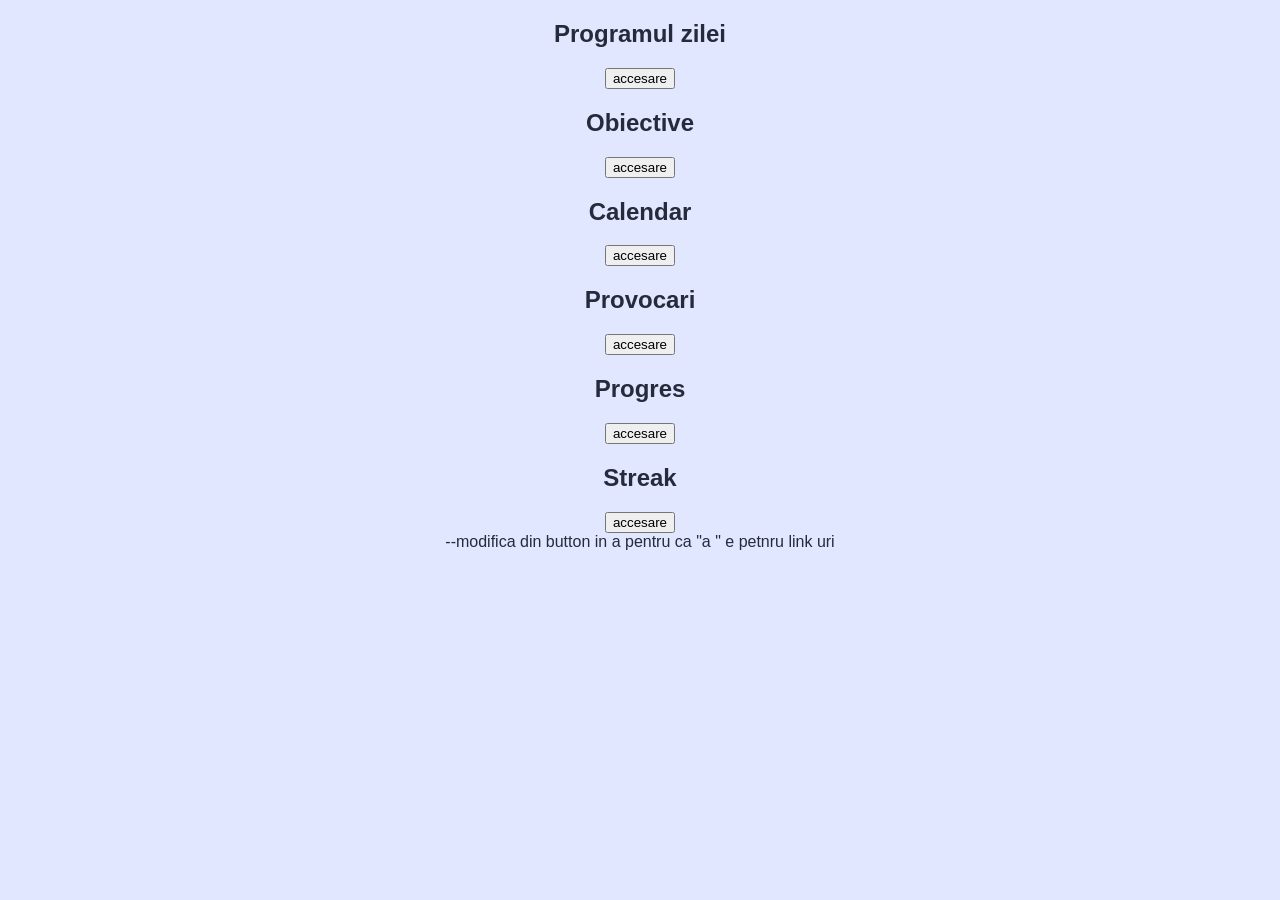
==== index.html @ f5b778d2 "Base HTML + CSS Tot va fi schimbat" ====
<!DOCTYPE html>
<html lang="ro">
<head>
  <meta charset="UTF-8">
  <title>Organi-Time</title>
  <link rel="stylesheet" href="style.css">
  </head>
<body>
 
  <div>
    <h2 id="programul_zilei">Programul zilei</h2>
  </div>

  <button id="accesare_zilnic">accesare</button>



  <div>
    <h2 id="titlu_obie">Obiective</h2>
  </div>

  <button id="accesare_obie">accesare</button>




  <div>
    <h2 id="titlu_calendar">Calendar</h2>
  </div>

  <button id="accesare_cale">accesare</button>




  <div>
    <h2 id="titlu_provocari">Provocari</h2>
  </div>
  
  <button id="accesare_prov">accesare</button>



  <div>
    <h2 id="titlu_progres">Progres</h2>
  </div>

  <button id="accesare_progr">accesare</button>



  <div>
    <h2 id="dailyStreak">Streak</h2>
  </div>

  <button id="accesare_streak">accesare</button>

  <div>--modifica din button in a pentru ca "a " e petnru link uri</div>

</body>
</html>
---- style.css ----
body {
  background-color:  #E0E7FF;   /* culoarea principală */
  font-family:  sans-serif;   /* fontul pentru text */
  color: #252B3B;              /* culoarea textului */
  text-align: center;
}
 
#titlu {
  font-family: sans-serif;   /* fontul pentru titluri */
}
 
#start {
  background-color: #E0E7FF;   /* culoarea de accent */
  color: white;
  padding: 16px 32px;
  border: none;
  border-radius: 10px;
  font-size: 20px;
}
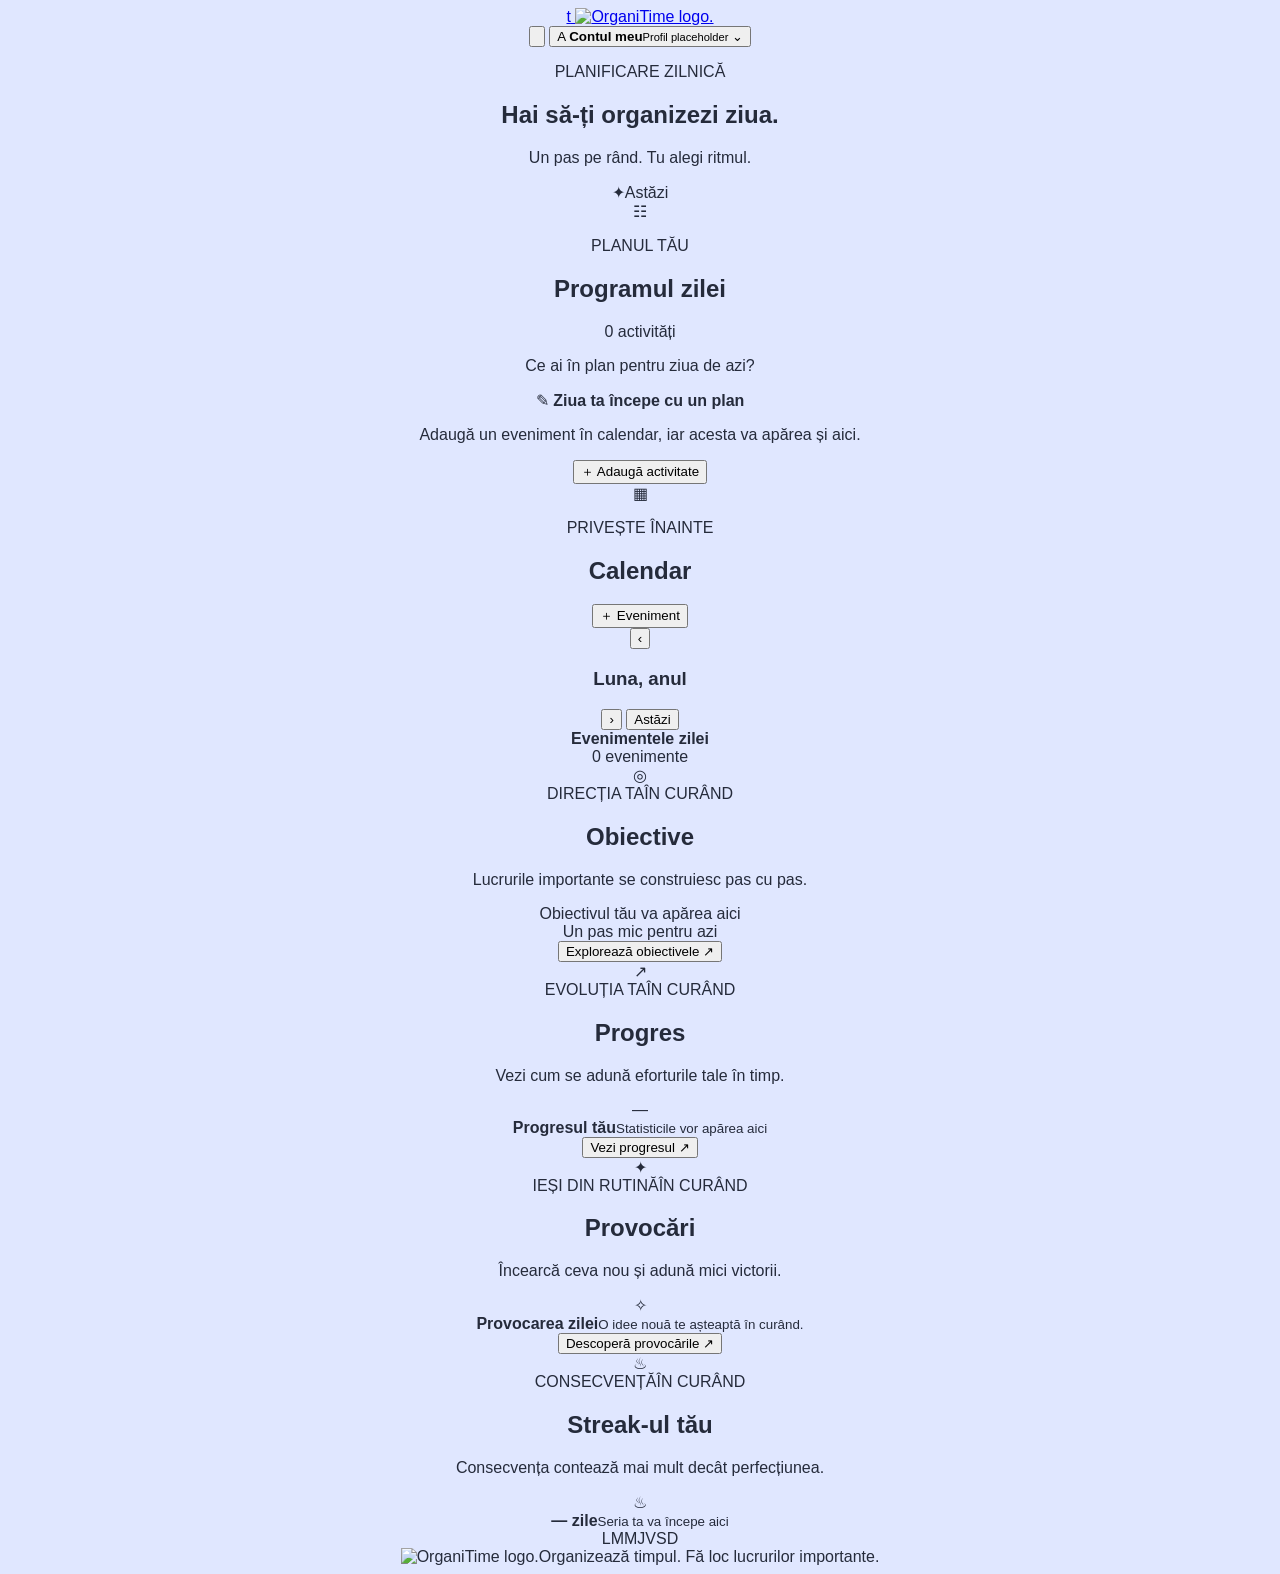
==== commit ebc9bd75: "Refactor index.html for improved structure and functionality Updated the HTML structure and added me" ====
--- a/index.html
+++ b/index.html
@@ -2,61 +2,135 @@
 <html lang="ro">
 <head>
   <meta charset="UTF-8">
-  <title>Organi-Time</title>
+  <meta name="viewport" content="width=device-width, initial-scale=1.0">
+  <meta name="theme-color" content="#f5f7fb">
+  <title>Dashboard | OrganiTime</title>
   <link rel="stylesheet" href="style.css">
-  </head>
+  <script src="functionality.js" defer></script>
+</head>
 <body>
- 
-  <div>
-    <h2 id="programul_zilei">Programul zilei</h2>
+  <div class="app-shell">
+    <header class="topbar">
+      <a class="brand" href="index.html" aria-label="Tempo - pagina principală">
+        <span class="brand-mark">t</span>
+        <span><img src="organitime-logo.png" alt="OrganiTime logo"><span class="brand-dot">.</span></span>
+      </a>
+      <div class="topbar-right">
+        <button class="icon-button" id="settingsButton" type="button" aria-label="Setări" title="Setări">
+          <svg viewBox="0 0 24 24" aria-hidden="true"><path d="M12 8.5a3.5 3.5 0 1 0 0 7 3.5 3.5 0 0 0 0-7Z"/><path d="m19.4 15 .1.1 1.2.9-1.2 2.1-1.4-.6a7.9 7.9 0 0 1-1.7 1l-.2 1.5h-2.4l-.3-1.5a7.9 7.9 0 0 1-1.8-1l-1.4.6-1.2-2.1 1.2-.9a7.3 7.3 0 0 1 0-2l-1.2-.9 1.2-2.1 1.4.6a7.9 7.9 0 0 1 1.8-1l.3-1.5h2.4l.2 1.5a7.9 7.9 0 0 1 1.7 1l1.4-.6 1.2 2.1-1.2.9a7.3 7.3 0 0 1 0 2Z" transform="translate(-1 -1) scale(.96)"/></svg>
+        </button>
+        <button class="account-button" id="accountButton" type="button">
+          <span class="avatar">A</span>
+          <span class="account-label"><strong>Contul meu</strong><small>Profil placeholder</small></span>
+          <span class="chevron">⌄</span>
+        </button>
+      </div>
+    </header>
+
+    <main class="dashboard">
+      <section class="welcome-row">
+        <div>
+          <p class="eyebrow" id="todayLabel">PLANIFICARE ZILNICĂ</p>
+          <h1>Hai să-ți organizezi ziua<span class="heading-period">.</span></h1>
+          <p class="welcome-subtitle">Un pas pe rând. Tu alegi ritmul.</p>
+        </div>
+        <div class="date-pill"><span class="date-spark">✦</span><span id="currentDate">Astăzi</span></div>
+      </section>
+
+      <section class="primary-grid" aria-label="Program și calendar">
+        <article class="panel schedule-panel">
+          <div class="panel-heading">
+            <div class="heading-icon purple-icon">☷</div>
+            <div><p class="eyebrow">PLANUL TĂU</p><h2>Programul zilei</h2></div>
+            <span class="count-pill" id="scheduleCount">0 activități</span>
+          </div>
+          <p class="panel-description">Ce ai în plan pentru ziua de azi?</p>
+          <div class="schedule-list" id="scheduleList" aria-live="polite"></div>
+          <div class="empty-state" id="scheduleEmpty">
+            <span class="empty-illustration">✎</span>
+            <strong>Ziua ta începe cu un plan</strong>
+            <p>Adaugă un eveniment în calendar, iar acesta va apărea și aici.</p>
+          </div>
+          <button class="text-button" id="addScheduleButton" type="button"><span>＋</span> Adaugă activitate</button>
+        </article>
+
+        <article class="panel calendar-panel">
+          <div class="panel-heading">
+            <div class="heading-icon coral-icon">▦</div>
+            <div><p class="eyebrow">PRIVEȘTE ÎNAINTE</p><h2>Calendar</h2></div>
+            <button class="primary-button compact" id="addEventButton" type="button"><span>＋</span> Eveniment</button>
+          </div>
+          <div class="calendar-toolbar">
+            <button class="month-nav" id="prevMonth" type="button" aria-label="Luna precedentă">‹</button>
+            <h3 id="monthLabel">Luna, anul</h3>
+            <button class="month-nav" id="nextMonth" type="button" aria-label="Luna următoare">›</button>
+            <button class="today-button" id="todayButton" type="button">Astăzi</button>
+          </div>
+          <div class="calendar-grid" id="calendarGrid" role="grid" aria-label="Calendar lunar"></div>
+          <div class="selected-date-row">
+            <div><span class="selected-date-dot"></span><strong id="selectedDateLabel">Evenimentele zilei</strong></div>
+            <span class="muted-small" id="selectedEventCount">0 evenimente</span>
+          </div>
+          <div class="calendar-events" id="calendarEvents" aria-live="polite"></div>
+        </article>
+      </section>
+
+      <section class="secondary-grid" aria-label="Obiective, progres, provocări și streak">
+        <article class="panel mini-panel goals-panel">
+          <div class="mini-heading"><div class="heading-icon mint-icon">◎</div><span class="eyebrow">DIRECȚIA TA</span><span class="placeholder-tag">ÎN CURÂND</span></div>
+          <h2>Obiective</h2>
+          <p>Lucrurile importante se construiesc pas cu pas.</p>
+          <div class="placeholder-line"><span class="placeholder-dot"></span><span>Obiectivul tău va apărea aici</span></div>
+          <div class="placeholder-line short"><span class="placeholder-dot"></span><span>Un pas mic pentru azi</span></div>
+          <button class="subtle-button placeholder-action" data-feature="Obiective" type="button">Explorează obiectivele <span>↗</span></button>
+        </article>
+
+        <article class="panel mini-panel progress-panel">
+          <div class="mini-heading"><div class="heading-icon blue-icon">↗</div><span class="eyebrow">EVOLUȚIA TA</span><span class="placeholder-tag">ÎN CURÂND</span></div>
+          <h2>Progres</h2>
+          <p>Vezi cum se adună eforturile tale în timp.</p>
+          <div class="progress-preview"><div class="progress-ring"><span>—</span></div><div><strong>Progresul tău</strong><small>Statisticile vor apărea aici</small></div></div>
+          <button class="subtle-button placeholder-action" data-feature="Progres" type="button">Vezi progresul <span>↗</span></button>
+        </article>
+
+        <article class="panel mini-panel challenge-panel">
+          <div class="mini-heading"><div class="heading-icon yellow-icon">✦</div><span class="eyebrow">IEȘI DIN RUTINĂ</span><span class="placeholder-tag">ÎN CURÂND</span></div>
+          <h2>Provocări</h2>
+          <p>Încearcă ceva nou și adună mici victorii.</p>
+          <div class="challenge-card"><span class="challenge-symbol">✧</span><div><strong>Provocarea zilei</strong><small>O idee nouă te așteaptă în curând.</small></div></div>
+          <button class="subtle-button placeholder-action" data-feature="Provocări" type="button">Descoperă provocările <span>↗</span></button>
+        </article>
+
+        <article class="panel mini-panel streak-panel">
+          <div class="mini-heading"><div class="heading-icon orange-icon">♨</div><span class="eyebrow">CONSECVENȚĂ</span><span class="placeholder-tag">ÎN CURÂND</span></div>
+          <h2>Streak-ul tău</h2>
+          <p>Consecvența contează mai mult decât perfecțiunea.</p>
+          <div class="streak-display"><span class="streak-flame">♨</span><div><strong>— zile</strong><small>Seria ta va începe aici</small></div></div>
+          <div class="week-dots" aria-label="Zilele săptămânii"><span>L</span><span>M</span><span>M</span><span>J</span><span>V</span><span>S</span><span>D</span></div>
+        </article>
+      </section>
+
+      <footer class="dashboard-footer"><span><img src="OrganiTime-logo.png" alt="OrganiTime logo"><span class="brand-dot">.</span></span><span>Organizează timpul. Fă loc lucrurilor importante.</span></footer>
+    </main>
   </div>
 
-  <button id="accesare_zilnic">accesare</button>
-
-
-
-  <div>
-    <h2 id="titlu_obie">Obiective</h2>
-  </div>
-
-  <button id="accesare_obie">accesare</button>
-
-
-
-
-  <div>
-    <h2 id="titlu_calendar">Calendar</h2>
-  </div>
-
-  <button id="accesare_cale">accesare</button>
-
-
-
-
-  <div>
-    <h2 id="titlu_provocari">Provocari</h2>
-  </div>
-  
-  <button id="accesare_prov">accesare</button>
-
-
-
-  <div>
-    <h2 id="titlu_progres">Progres</h2>
-  </div>
-
-  <button id="accesare_progr">accesare</button>
-
-
-
-  <div>
-    <h2 id="dailyStreak">Streak</h2>
-  </div>
-
-  <button id="accesare_streak">accesare</button>
-
-  <div>--modifica din button in a pentru ca "a " e petnru link uri</div>
-
+  <dialog class="event-dialog" id="eventDialog" aria-labelledby="dialogTitle">
+    <form id="eventForm" method="dialog">
+      <div class="dialog-heading"><div><p class="eyebrow">PLANIFICĂ CE CONTEAZĂ</p><h2 id="dialogTitle">Adaugă un eveniment</h2></div><button class="close-button" id="closeDialog" type="button" aria-label="Închide">×</button></div>
+      <label for="eventTitle">Titlul activității</label>
+      <input id="eventTitle" name="title" type="text" placeholder="Ex. Învățat pentru test" maxlength="80" required>
+      <div class="form-two-columns">
+        <div><label for="eventDate">Data</label><input id="eventDate" name="date" type="date" required></div>
+        <div><label for="eventTime">Ora</label><input id="eventTime" name="time" type="time" value="09:00" required></div>
+      </div>
+      <label for="eventCategory">Categorie</label>
+      <select id="eventCategory" name="category"><option value="personal">Personal</option><option value="study">Studii</option><option value="work">Muncă</option><option value="health">Sănătate</option><option value="other">Altele</option></select>
+      <label for="eventNotes">Notițe <span class="optional-label">(opțional)</span></label>
+      <textarea id="eventNotes" name="notes" rows="3" maxlength="240" placeholder="Detalii pe care vrei să le ții minte..."></textarea>
+      <p class="form-error" id="formError" role="alert"></p>
+      <div class="dialog-actions"><button class="secondary-button" id="cancelDialog" type="button">Anulează</button><button class="primary-button" type="submit">Salvează evenimentul</button></div>
+    </form>
+  </dialog>
+  <div class="toast" id="toast" role="status" aria-live="polite"></div>
 </body>
 </html>
-
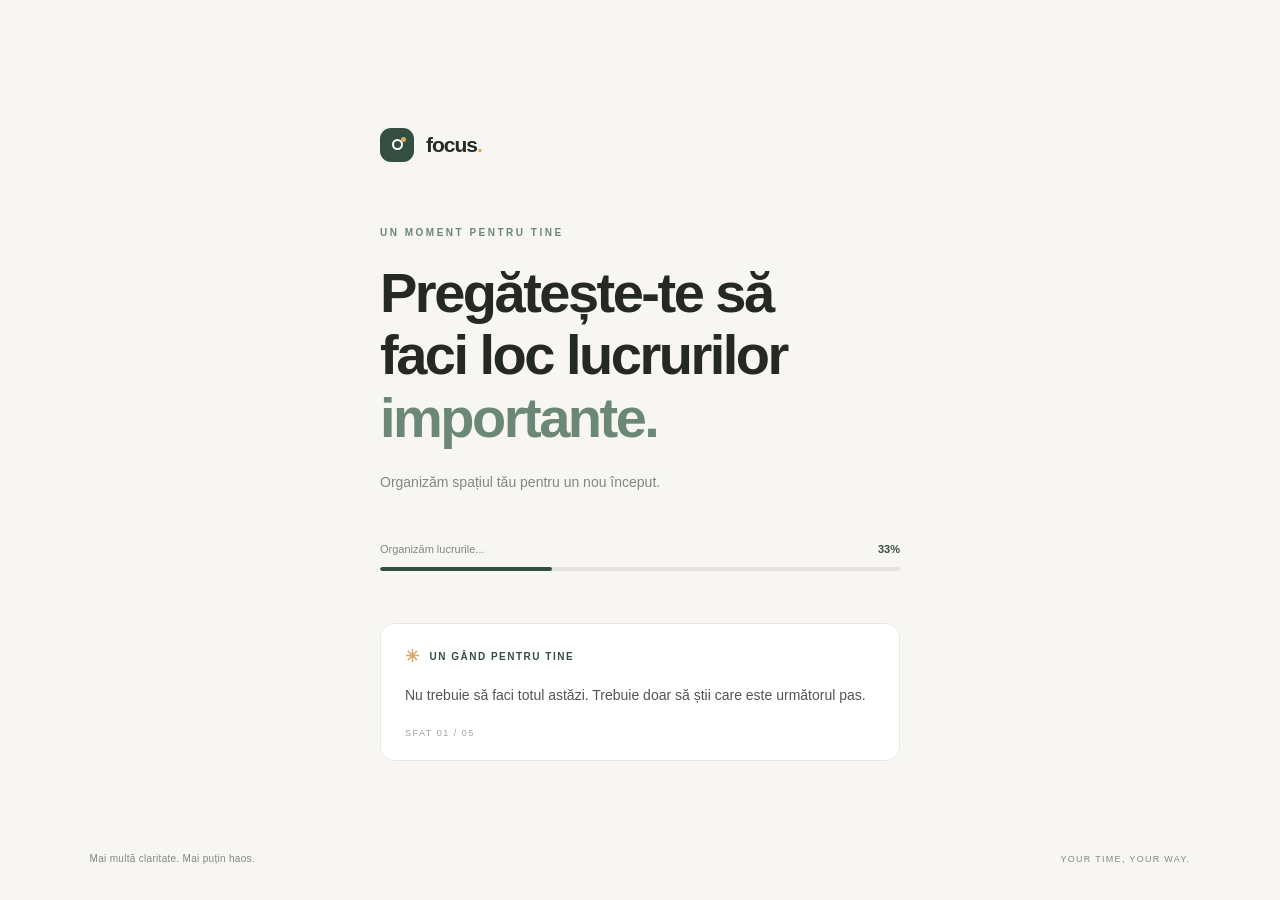
==== commit ef7b3f79: "da" ====
--- a/index.html
+++ b/index.html
@@ -1,136 +1,90 @@
-<!DOCTYPE html>
-<html lang="ro">
-<head>
-  <meta charset="UTF-8">
-  <meta name="viewport" content="width=device-width, initial-scale=1.0">
-  <meta name="theme-color" content="#f5f7fb">
-  <title>Dashboard | OrganiTime</title>
-  <link rel="stylesheet" href="style.css">
-  <script src="functionality.js" defer></script>
-</head>
-<body>
-  <div class="app-shell">
-    <header class="topbar">
-      <a class="brand" href="index.html" aria-label="Tempo - pagina principală">
-        <span class="brand-mark">t</span>
-        <span><img src="organitime-logo.png" alt="OrganiTime logo"><span class="brand-dot">.</span></span>
-      </a>
-      <div class="topbar-right">
-        <button class="icon-button" id="settingsButton" type="button" aria-label="Setări" title="Setări">
-          <svg viewBox="0 0 24 24" aria-hidden="true"><path d="M12 8.5a3.5 3.5 0 1 0 0 7 3.5 3.5 0 0 0 0-7Z"/><path d="m19.4 15 .1.1 1.2.9-1.2 2.1-1.4-.6a7.9 7.9 0 0 1-1.7 1l-.2 1.5h-2.4l-.3-1.5a7.9 7.9 0 0 1-1.8-1l-1.4.6-1.2-2.1 1.2-.9a7.3 7.3 0 0 1 0-2l-1.2-.9 1.2-2.1 1.4.6a7.9 7.9 0 0 1 1.8-1l.3-1.5h2.4l.2 1.5a7.9 7.9 0 0 1 1.7 1l1.4-.6 1.2 2.1-1.2.9a7.3 7.3 0 0 1 0 2Z" transform="translate(-1 -1) scale(.96)"/></svg>
-        </button>
-        <button class="account-button" id="accountButton" type="button">
-          <span class="avatar">A</span>
-          <span class="account-label"><strong>Contul meu</strong><small>Profil placeholder</small></span>
-          <span class="chevron">⌄</span>
-        </button>
-      </div>
-    </header>
-
-    <main class="dashboard">
-      <section class="welcome-row">
-        <div>
-          <p class="eyebrow" id="todayLabel">PLANIFICARE ZILNICĂ</p>
-          <h1>Hai să-ți organizezi ziua<span class="heading-period">.</span></h1>
-          <p class="welcome-subtitle">Un pas pe rând. Tu alegi ritmul.</p>
-        </div>
-        <div class="date-pill"><span class="date-spark">✦</span><span id="currentDate">Astăzi</span></div>
-      </section>
-
-      <section class="primary-grid" aria-label="Program și calendar">
-        <article class="panel schedule-panel">
-          <div class="panel-heading">
-            <div class="heading-icon purple-icon">☷</div>
-            <div><p class="eyebrow">PLANUL TĂU</p><h2>Programul zilei</h2></div>
-            <span class="count-pill" id="scheduleCount">0 activități</span>
-          </div>
-          <p class="panel-description">Ce ai în plan pentru ziua de azi?</p>
-          <div class="schedule-list" id="scheduleList" aria-live="polite"></div>
-          <div class="empty-state" id="scheduleEmpty">
-            <span class="empty-illustration">✎</span>
-            <strong>Ziua ta începe cu un plan</strong>
-            <p>Adaugă un eveniment în calendar, iar acesta va apărea și aici.</p>
-          </div>
-          <button class="text-button" id="addScheduleButton" type="button"><span>＋</span> Adaugă activitate</button>
-        </article>
-
-        <article class="panel calendar-panel">
-          <div class="panel-heading">
-            <div class="heading-icon coral-icon">▦</div>
-            <div><p class="eyebrow">PRIVEȘTE ÎNAINTE</p><h2>Calendar</h2></div>
-            <button class="primary-button compact" id="addEventButton" type="button"><span>＋</span> Eveniment</button>
-          </div>
-          <div class="calendar-toolbar">
-            <button class="month-nav" id="prevMonth" type="button" aria-label="Luna precedentă">‹</button>
-            <h3 id="monthLabel">Luna, anul</h3>
-            <button class="month-nav" id="nextMonth" type="button" aria-label="Luna următoare">›</button>
-            <button class="today-button" id="todayButton" type="button">Astăzi</button>
-          </div>
-          <div class="calendar-grid" id="calendarGrid" role="grid" aria-label="Calendar lunar"></div>
-          <div class="selected-date-row">
-            <div><span class="selected-date-dot"></span><strong id="selectedDateLabel">Evenimentele zilei</strong></div>
-            <span class="muted-small" id="selectedEventCount">0 evenimente</span>
-          </div>
-          <div class="calendar-events" id="calendarEvents" aria-live="polite"></div>
-        </article>
-      </section>
-
-      <section class="secondary-grid" aria-label="Obiective, progres, provocări și streak">
-        <article class="panel mini-panel goals-panel">
-          <div class="mini-heading"><div class="heading-icon mint-icon">◎</div><span class="eyebrow">DIRECȚIA TA</span><span class="placeholder-tag">ÎN CURÂND</span></div>
-          <h2>Obiective</h2>
-          <p>Lucrurile importante se construiesc pas cu pas.</p>
-          <div class="placeholder-line"><span class="placeholder-dot"></span><span>Obiectivul tău va apărea aici</span></div>
-          <div class="placeholder-line short"><span class="placeholder-dot"></span><span>Un pas mic pentru azi</span></div>
-          <button class="subtle-button placeholder-action" data-feature="Obiective" type="button">Explorează obiectivele <span>↗</span></button>
-        </article>
-
-        <article class="panel mini-panel progress-panel">
-          <div class="mini-heading"><div class="heading-icon blue-icon">↗</div><span class="eyebrow">EVOLUȚIA TA</span><span class="placeholder-tag">ÎN CURÂND</span></div>
-          <h2>Progres</h2>
-          <p>Vezi cum se adună eforturile tale în timp.</p>
-          <div class="progress-preview"><div class="progress-ring"><span>—</span></div><div><strong>Progresul tău</strong><small>Statisticile vor apărea aici</small></div></div>
-          <button class="subtle-button placeholder-action" data-feature="Progres" type="button">Vezi progresul <span>↗</span></button>
-        </article>
-
-        <article class="panel mini-panel challenge-panel">
-          <div class="mini-heading"><div class="heading-icon yellow-icon">✦</div><span class="eyebrow">IEȘI DIN RUTINĂ</span><span class="placeholder-tag">ÎN CURÂND</span></div>
-          <h2>Provocări</h2>
-          <p>Încearcă ceva nou și adună mici victorii.</p>
-          <div class="challenge-card"><span class="challenge-symbol">✧</span><div><strong>Provocarea zilei</strong><small>O idee nouă te așteaptă în curând.</small></div></div>
-          <button class="subtle-button placeholder-action" data-feature="Provocări" type="button">Descoperă provocările <span>↗</span></button>
-        </article>
-
-        <article class="panel mini-panel streak-panel">
-          <div class="mini-heading"><div class="heading-icon orange-icon">♨</div><span class="eyebrow">CONSECVENȚĂ</span><span class="placeholder-tag">ÎN CURÂND</span></div>
-          <h2>Streak-ul tău</h2>
-          <p>Consecvența contează mai mult decât perfecțiunea.</p>
-          <div class="streak-display"><span class="streak-flame">♨</span><div><strong>— zile</strong><small>Seria ta va începe aici</small></div></div>
-          <div class="week-dots" aria-label="Zilele săptămânii"><span>L</span><span>M</span><span>M</span><span>J</span><span>V</span><span>S</span><span>D</span></div>
-        </article>
-      </section>
-
-      <footer class="dashboard-footer"><span><img src="OrganiTime-logo.png" alt="OrganiTime logo"><span class="brand-dot">.</span></span><span>Organizează timpul. Fă loc lucrurilor importante.</span></footer>
-    </main>
-  </div>
-
-  <dialog class="event-dialog" id="eventDialog" aria-labelledby="dialogTitle">
-    <form id="eventForm" method="dialog">
-      <div class="dialog-heading"><div><p class="eyebrow">PLANIFICĂ CE CONTEAZĂ</p><h2 id="dialogTitle">Adaugă un eveniment</h2></div><button class="close-button" id="closeDialog" type="button" aria-label="Închide">×</button></div>
-      <label for="eventTitle">Titlul activității</label>
-      <input id="eventTitle" name="title" type="text" placeholder="Ex. Învățat pentru test" maxlength="80" required>
-      <div class="form-two-columns">
-        <div><label for="eventDate">Data</label><input id="eventDate" name="date" type="date" required></div>
-        <div><label for="eventTime">Ora</label><input id="eventTime" name="time" type="time" value="09:00" required></div>
-      </div>
-      <label for="eventCategory">Categorie</label>
-      <select id="eventCategory" name="category"><option value="personal">Personal</option><option value="study">Studii</option><option value="work">Muncă</option><option value="health">Sănătate</option><option value="other">Altele</option></select>
-      <label for="eventNotes">Notițe <span class="optional-label">(opțional)</span></label>
-      <textarea id="eventNotes" name="notes" rows="3" maxlength="240" placeholder="Detalii pe care vrei să le ții minte..."></textarea>
-      <p class="form-error" id="formError" role="alert"></p>
-      <div class="dialog-actions"><button class="secondary-button" id="cancelDialog" type="button">Anulează</button><button class="primary-button" type="submit">Salvează evenimentul</button></div>
-    </form>
-  </dialog>
-  <div class="toast" id="toast" role="status" aria-live="polite"></div>
-</body>
-</html>
+
+<!DOCTYPE html>
+<html lang="ro">
+<head>
+    <meta charset="UTF-8">
+    <meta name="viewport" content="width=device-width, initial-scale=1.0">
+
+    <meta name="theme-color" content="#F7F6F2">
+    <title>Organi-Time</title>
+    
+    <link rel="stylesheet" href="Loading/loading.css">
+    <script src="Loading/loading.js" defer></script>
+
+</head>
+
+<body>
+    <main class="loading-screen">
+
+        <section class="loading-content">
+
+            <header class="brand">
+                <div class="brand-icon" aria-hidden="true">
+                    <span></span>
+                </div>
+
+                <span class="brand-name">focus<span>.</span></span>
+            </header>
+
+            <div class="loading-main">
+                <p class="eyebrow">UN MOMENT PENTRU TINE</p>
+
+                <h1>
+                    Pregătește-te să<br>
+                    faci loc lucrurilor<br>
+                    <span>importante.</span>
+                </h1>
+
+                <p class="loading-description">
+                    Organizăm spațiul tău pentru un nou început.
+                </p>
+
+                <div class="progress-section">
+                    <div class="progress-labels">
+                        <span id="loading-status" aria-live="polite">
+                            Pregătim spațiul tău...
+                        </span>
+
+                        <span id="progress-value">0%</span>
+                    </div>
+
+                    <div
+                        class="progress-track"
+                        id="progress-track"
+                        role="progressbar"
+                        aria-label="Progresul încărcării"
+                        aria-valuemin="0"
+                        aria-valuemax="100"
+                        aria-valuenow="0"
+                    >
+                        <div class="progress-bar" id="progress-bar"></div>
+                    </div>
+                </div>
+            </div>
+
+            <aside class="tip-card" aria-live="polite">
+                <div class="tip-heading">
+                    <span class="tip-icon" aria-hidden="true">✳</span>
+                    <span>UN GÂND PENTRU TINE</span>
+                </div>
+
+                <p class="tip-text" id="tip-text">
+                    Nu trebuie să faci totul astăzi.
+                    Trebuie doar să știi care este următorul pas.
+                </p>
+
+                <span class="tip-counter" id="tip-counter">
+                    SFAT 01 / 05
+                </span>
+            </aside>
+
+        </section>
+
+        <footer class="loading-footer">
+            <span>Mai multă claritate. Mai puțin haos.</span>
+            <span class="footer-version">YOUR TIME, YOUR WAY.</span>
+        </footer>
+
+    </main>
+</body>
+</html>
--- a/Loading/loading.css
+++ b/Loading/loading.css
@@ -0,0 +1,300 @@
+
+/* ------------------------------
+   1. CULORI ȘI VARIABILE
+------------------------------ */
+
+:root {
+    --color-background: #F7F6F2;
+    --color-surface: #FFFFFF;
+    --color-primary: #344E41;
+    --color-primary-light: #6B8877;
+    --color-accent: #D9A86C;
+    --color-text: #252923;
+    --color-text-muted: #85877F;
+    --color-border: #E9E7E0;
+
+    --font-main: "Inter", "Segoe UI", sans-serif;
+}
+
+/* ------------------------------
+   2. RESET
+------------------------------ */
+
+* {
+    margin: 0;
+    padding: 0;
+    box-sizing: border-box;
+}
+
+body {
+    min-height: 100vh;
+    font-family: var(--font-main);
+    background: var(--color-background);
+    color: var(--color-text);
+}
+
+.loading-screen {
+    min-height: 100vh;
+    min-height: 100svh;
+    display: flex;
+    flex-direction: column;
+    justify-content: space-between;
+    padding: 36px 7%;
+}
+
+/* ------------------------------
+   3. BRAND
+------------------------------ */
+
+.brand {
+    display: flex;
+    align-items: center;
+    gap: 12px;
+}
+
+.brand-icon {
+    width: 34px;
+    height: 34px;
+    background: var(--color-primary);
+    border-radius: 11px;
+    display: grid;
+    place-items: center;
+    animation: appear 0.7s ease both;
+}
+
+.brand-icon span {
+    width: 11px;
+    height: 11px;
+    border: 2px solid white;
+    border-radius: 50%;
+    position: relative;
+}
+
+.brand-icon span::after {
+    content: "";
+    position: absolute;
+    width: 5px;
+    height: 5px;
+    background: var(--color-accent);
+    border-radius: 50%;
+    right: -5px;
+    top: -4px;
+}
+
+.brand-name {
+    font-size: 21px;
+    font-weight: 700;
+    letter-spacing: -1px;
+}
+
+.brand-name > span {
+    color: var(--color-accent);
+}
+
+/* ------------------------------
+   4. CONȚINUT PRINCIPAL
+------------------------------ */
+
+.loading-content {
+    width: 100%;
+    max-width: 520px;
+    margin: auto;
+    padding: 65px 0;
+}
+
+.loading-main {
+    margin-top: 65px;
+    animation: appear 0.8s ease both;
+}
+
+.eyebrow {
+    font-size: 10px;
+    font-weight: 700;
+    letter-spacing: 2.5px;
+    color: var(--color-primary-light);
+    margin-bottom: 24px;
+}
+
+h1 {
+    font-size: clamp(36px, 5vw, 56px);
+    line-height: 1.12;
+    letter-spacing: -2.5px;
+    font-weight: 600;
+}
+
+h1 span {
+    color: var(--color-primary-light);
+}
+
+.loading-description {
+    margin-top: 20px;
+    max-width: 360px;
+    color: var(--color-text-muted);
+    font-size: 14px;
+    line-height: 1.8;
+}
+
+/* ------------------------------
+   5. PROGRES
+------------------------------ */
+
+.progress-section {
+    margin-top: 48px;
+}
+
+.progress-labels {
+    display: flex;
+    justify-content: space-between;
+    gap: 16px;
+    margin-bottom: 12px;
+    font-size: 11px;
+    color: var(--color-text-muted);
+}
+
+#progress-value {
+    color: var(--color-primary);
+    font-weight: 700;
+    font-variant-numeric: tabular-nums;
+}
+
+.progress-track {
+    width: 100%;
+    height: 4px;
+    background: #E5E4DC;
+    border-radius: 10px;
+    overflow: hidden;
+}
+
+.progress-bar {
+    width: 0%;
+    height: 100%;
+    background: var(--color-primary);
+    border-radius: inherit;
+    transition: width 0.3s ease;
+}
+
+/* ------------------------------
+   6. CARD PENTRU SFATURI
+------------------------------ */
+
+.tip-card {
+    margin-top: 52px;
+    padding: 22px 24px;
+    background: var(--color-surface);
+    border: 1px solid var(--color-border);
+    border-radius: 14px;
+    animation: appear 1s ease both;
+}
+
+.tip-heading {
+    display: flex;
+    align-items: center;
+    gap: 9px;
+    color: var(--color-primary);
+    font-size: 10px;
+    font-weight: 700;
+    letter-spacing: 1.5px;
+}
+
+.tip-icon {
+    color: var(--color-accent);
+    font-size: 17px;
+}
+
+.tip-text {
+    margin-top: 16px;
+    font-size: 14px;
+    line-height: 1.8;
+    color: #53564F;
+    transition: opacity 0.2s ease;
+}
+
+.tip-counter {
+    display: block;
+    margin-top: 20px;
+    font-size: 9px;
+    letter-spacing: 1.5px;
+    color: #A1A197;
+}
+
+/* ------------------------------
+   7. FOOTER
+------------------------------ */
+
+.loading-footer {
+    display: flex;
+    justify-content: space-between;
+    align-items: center;
+    gap: 16px;
+    color: var(--color-text-muted);
+    font-size: 10px;
+    letter-spacing: 0.3px;
+}
+
+.footer-version {
+    font-size: 9px;
+    letter-spacing: 1.3px;
+}
+
+/* ------------------------------
+   8. ANIMAȚII
+------------------------------ */
+
+@keyframes appear {
+    from {
+        opacity: 0;
+        transform: translateY(10px);
+    }
+
+    to {
+        opacity: 1;
+        transform: translateY(0);
+    }
+}
+
+/* ------------------------------
+   9. RESPONSIVE
+------------------------------ */
+
+@media (max-width: 600px) {
+    .loading-screen {
+        padding: 24px 22px;
+    }
+
+    .loading-content {
+        padding: 55px 0;
+    }
+
+    .loading-main {
+        margin-top: 48px;
+    }
+
+    h1 {
+        font-size: clamp(34px, 9vw, 46px);
+        letter-spacing: -1.8px;
+    }
+
+    .progress-section {
+        margin-top: 38px;
+    }
+
+    .tip-card {
+        margin-top: 38px;
+        padding: 20px;
+    }
+
+    .loading-footer {
+        align-items: flex-start;
+        flex-direction: column;
+        gap: 8px;
+    }
+}
+
+@media (prefers-reduced-motion: reduce) {
+    *,
+    *::before,
+    *::after {
+        animation-duration: 0.01ms !important;
+        transition-duration: 0.01ms !important;
+    }
+}
